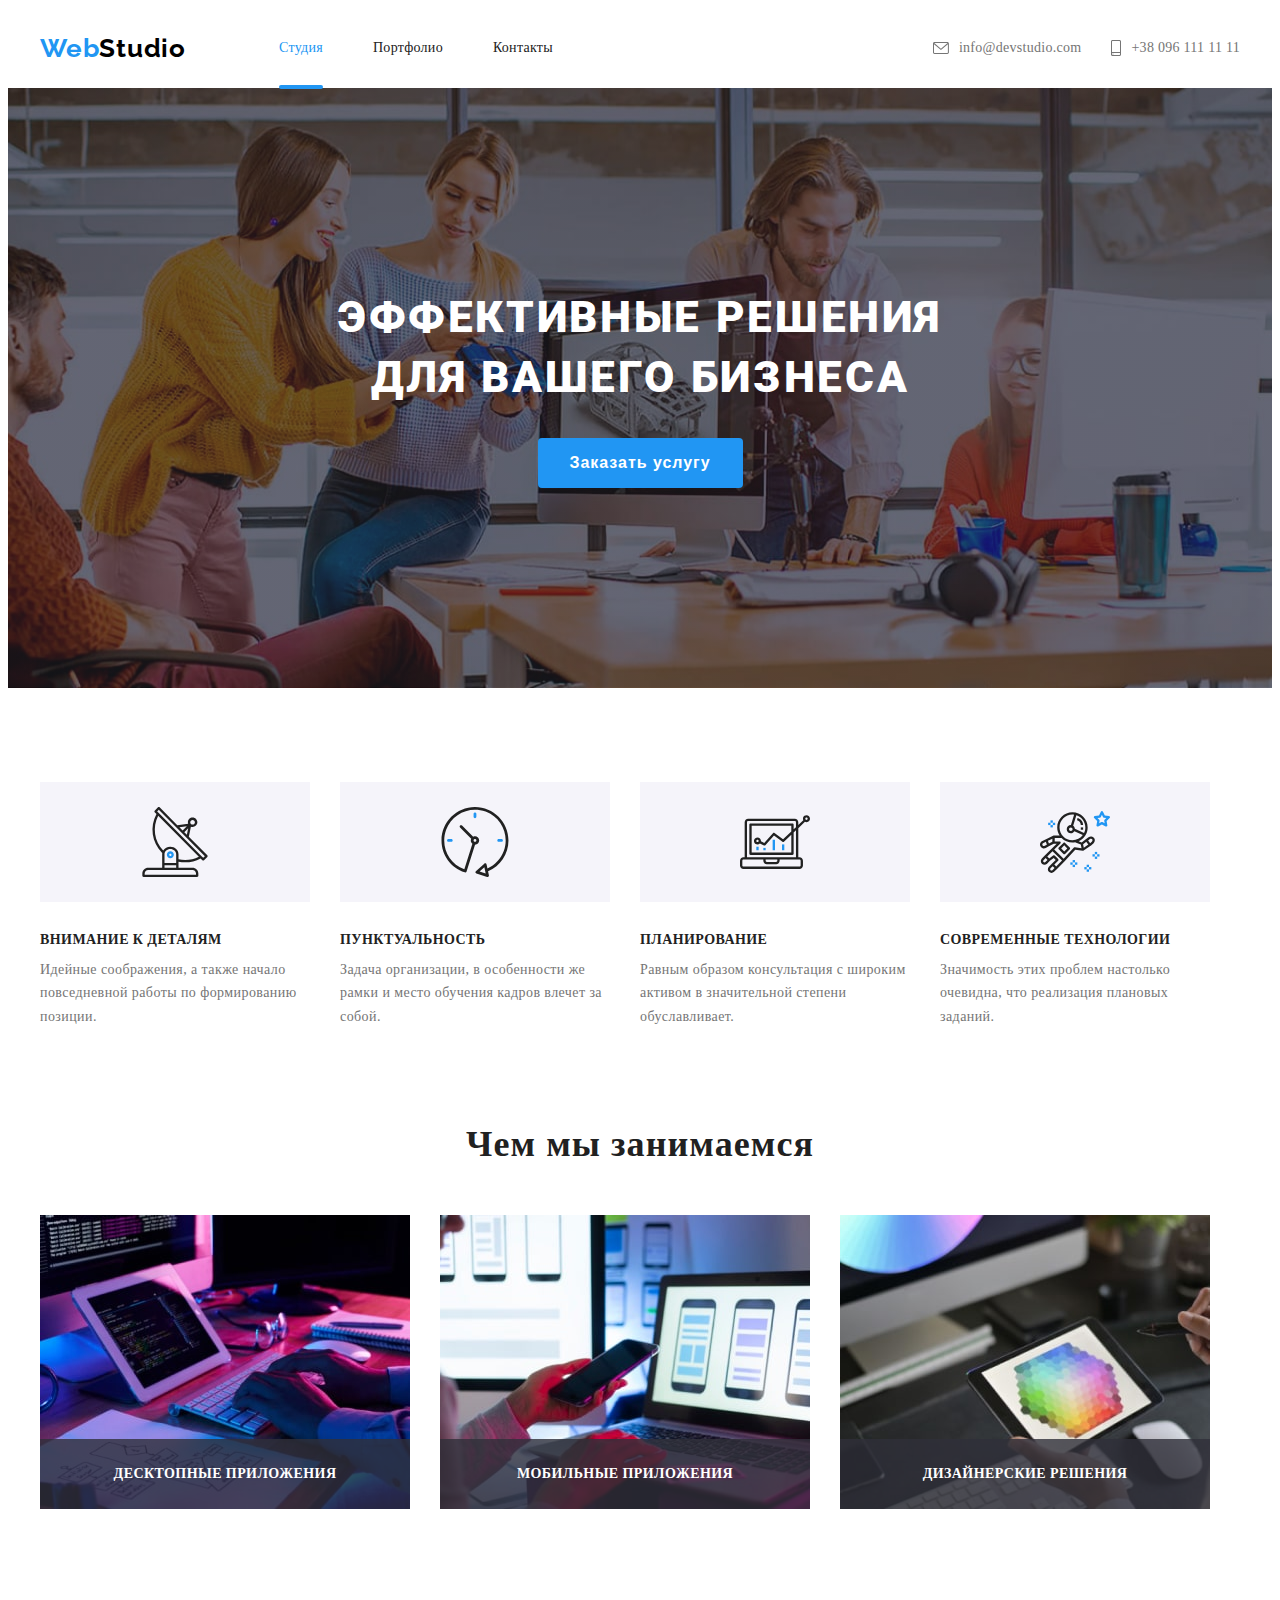
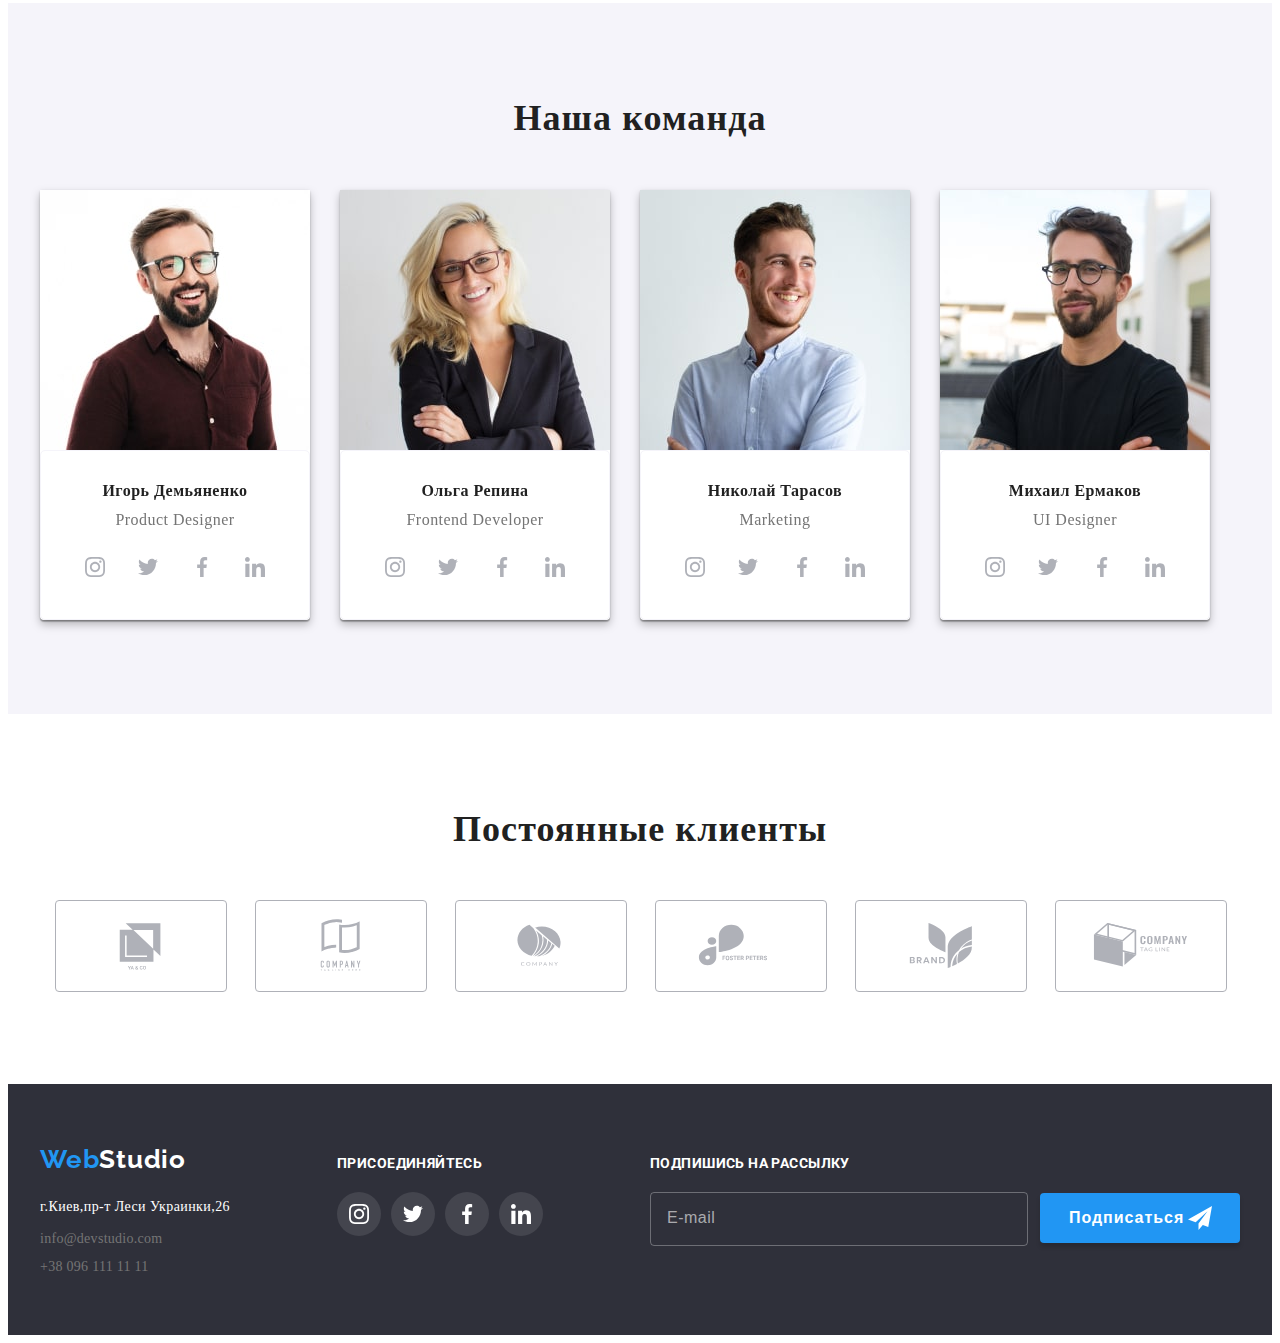
==== index.html @ 3253e3d1 "ДЗ 6" ====
<!DOCTYPE html>
<html lang="ru">
  <head>
    <link rel="preconnect" href="https://fonts.googleapis.com">
    <link rel="preconnect" href="https://fonts.gstatic.com" crossorigin>
    <link href="https://fonts.googleapis.com/css2?family=Raleway:wght@700&family=Roboto:wght@400;500;700;900&display=swap"
        rel="stylesheet">
        <link rel="stylesheet" href="https://cdnjs.cloudflare.com/ajax/libs/modern-normalize/1.1.0/modern-normalize.min.css"
            integrity="sha512-wpPYUAdjBVSE4KJnH1VR1HeZfpl1ub8YT/NKx4PuQ5NmX2tKuGu6U/JRp5y+Y8XG2tV+wKQpNHVUX03MfMFn9Q=="
            crossorigin="anonymous" referrerpolicy="no-referrer" />
        
        <meta charset="UTF-8" />
    <meta http-equiv="X-UA-Compatible" content="IE=edge" />
    <meta name="viewport" content="width=device-width, initial-scale=1.0" />
    <title>Document</title>
    <link rel="stylesheet" href="./css/styles.css">
  </head>
  <body>
    <header class="header">
      <div class="container">
        <nav class="header-nav">
          <a class="header-logo link" href=""
            ><span class="logo">Web</span>Studio</a
          >
          <ul class="header-list list">
            <li class="header-item">
              <a class="header-link link current" href="" >Студия</a>
            </li>
            <li class="header-item">
              <a class="header-link link " href="./portfolio.html" >Портфолио</a>
            </li>
            <li class="header-item">
              <a class="header-link link " href="">Контакты</a>
            </li>
          </ul>
        </nav>
        <ul class="header-contacts list">
          <li class="header-contacts-item">
            <a
              class="header-contacts-link link"
              href="mailto:info@devstudio.com"
              > 
              <svg class="icon-contacts" width="16" height="12" > 
                <use href="./images/icons.svg#icon-envelope">
                </use>
              </svg>
              info@devstudio.com</a>
          </li>
          <li class="header-contacts-item">
            <a class="header-contacts-link link" href="callto:+380961111111">
              <svg class="icon-contacts" width="10" height="16">
                <use href="./images/icons.svg#icon-smartphone">
                </use>
              </svg>
              +38 096 111 11 11</a >
          </li>
        </ul>
      </div>
    </header>
    <main>
      <section class="hero hero-section">
        <div class="container">
          <h1 class="hero-title">Эффективные решения для вашего бизнеса</h1>
          <div class="btn-hero">
            <button class="btn-studio" type="button" data-modal-open>Заказать услугу</button>
          </div>                 
        </div>
      </section>
      <section class="advantages section">
        <div class="container">
          <h2 hidden>Преимущества</h2>
          <ul class="advantages-list list">
            <li class="advantages-item icon-antenna">
              <h3 class="advantages-title">Внимание к деталям</h3>
              <p class="advantages-text">
                Идейные соображения, а также начало повседневной работы по
                формированию позиции.
              </p>
            </li>
            <li class="advantages-item icon-clock">
              <h3 class="advantages-title">Пунктуальность</h3>
              <p class="advantages-text">
                Задача организации, в особенности же рамки и место обучения
                кадров влечет за собой.
              </p>
            </li>
            <li class="advantages-item icon-diagramm">
              <h3 class="advantages-title">Планирование</h3>
              <p class="advantages-text">
                Равным образом консультация с широким активом в значительной
                степени обуславливает.
              </p>
            </li>
            <li class="advantages-item icon-astronavt">
              <h3 class="advantages-title">Современные технологии</h3>
              <p class="advantages-text">
                Значимость этих проблем настолько очевидна, что реализация
                плановых заданий.
              </p>
            </li>
          </ul>
        </div>
      </section>

      <section class="work work-section">
        <div class="container">
          <h2 class="work-title">Чем мы занимаемся</h2>
          <ul class="work-list list">
            <li class="work-image">
              <div class="image-card">
              <img src="./images/img1.jpg "
                alt="Выполнение программирования"
                width="370"
                height="294"/>
                <h3 class="image-text"> Десктопные приложения </h3>
              </div>
            </li>
            <li class="work-image">
              <div class="image-card">
              <img
                src="./images/img2.jpg"
                alt="разработка меню"
                width="370"
                height="294"
              />
              <h3 class="image-text"> Мобильные приложения </h3>
              </div>
            </li>
            <li class="work-image">
              <div class="image-card">
                <img src="./images/img3.jpg"
                alt="дизайн"
                width="370"
                height="294"
              />
              <h3 class="image-text"> Дизайнерские решения </h3>
              </div>
              
            </li>
          </ul>
        </div>
      </section>

      <section class="team section">
        <div class="container">
          <h2 class="team-title">Наша команда</h2>
          <ul class="team-list list">
            <li class="team-item">
              <img
                src="./images/member1.jpg" alt="мужчина в очках" width="270"/>
                <div class="team-text">
                    <h3 class="team-name">Игорь Демьяненко</h3>
                    <p class="team-profession" lang="en">Product Designer</p>
                    <ul class="teams-socials list socials-list">
                      <li class="socials-item">
                        <a href="" class="socials-link">
                          <svg class="socials-icon" width="20" height="20">
                            <use href="./images/icons.svg#icon-instagram"></use>
                          </svg>
                        </a>
                      </li>
                      <li class="socials-item">
                        <a href="" class="socials-link">
                          <svg class="socials-icon" width="20" height="20">
                            <use href="./images/icons.svg#icon-twitter"></use>
                          </svg>
                        </a>
                      </li>
                      <li class="socials-item">
                        <a href="" class="socials-link">
                          <svg class="socials-icon" width="20" height="20">
                            <use href="./images/icons.svg#icon-facebook"></use>
                          </svg>
                        </a>
                      </li>
                      <li class="socials-item">
                        <a href="" class="socials-link">
                          <svg class="socials-icon" width="20" height="20">
                            <use href="./images/icons.svg#icon-linkedin"></use>
                          </svg>
                        </a>
                      </li>
                    </ul>
                </div>
            </li>
            <li class="team-item">
              <img
                src="./images/member2.jpg"
                alt="светловолосая девушка"
                width="270"
              />
            <div class="team-text">
              <h3 class="team-name">Ольга Репина</h3>
              <p class="team-profession" lang="en">Frontend Developer</p>
              <ul class="teams-socials list socials-list">
                <li class="socials-item">
                  <a href="" class="socials-link">
                    <svg class="socials-icon" width="20" height="20">
                      <use href="./images/icons.svg#icon-instagram"></use>
                    </svg>
                  </a>
                </li>
                <li class="socials-item">
                  <a href="" class="socials-link">
                    <svg class="socials-icon" width="20" height="20">
                      <use href="./images/icons.svg#icon-twitter"></use>
                    </svg>
                  </a>
                </li>
                <li class="socials-item">
                  <a href="" class="socials-link">
                    <svg class="socials-icon" width="20" height="20">
                      <use href="./images/icons.svg#icon-facebook"></use>
                    </svg>
                  </a>
                </li>
                <li class="socials-item">
                  <a href="" class="socials-link">
                    <svg class="socials-icon" width="20" height="20">
                      <use href="./images/icons.svg#icon-linkedin"></use>
                    </svg>
                  </a>
                </li>
              </ul>
            </div>
            </li>
            <li class="team-item">
              <img
                src="./images/member3.jpg"
                alt="улыбающийся парень"
                width="270"/>
            <div class="team-text">
                <h3 class="team-name">Николай Тарасов</h3>
                <p class="team-profession" lang="en">Marketing</p>
                <ul class="teams-socials list socials-list">
                  <li class="socials-item">
                    <a href="" class="socials-link">
                      <svg class="socials-icon" width="20" height="20">
                        <use href="./images/icons.svg#icon-instagram"></use>
                      </svg>
                    </a>
                  </li>
                  <li class="socials-item">
                    <a href="" class="socials-link">
                      <svg class="socials-icon" width="20" height="20">
                        <use href="./images/icons.svg#icon-twitter"></use>
                      </svg>
                    </a>
                  </li>
                  <li class="socials-item">
                    <a href="" class="socials-link">
                      <svg class="socials-icon" width="20" height="20">
                        <use href="./images/icons.svg#icon-facebook"></use>
                      </svg>
                    </a>
                  </li>
                  <li class="socials-item">
                    <a href="" class="socials-link">
                      <svg class="socials-icon" width="20" height="20">
                        <use href="./images/icons.svg#icon-linkedin"></use>
                      </svg>
                    </a>
                  </li>
                </ul>
                </div>
            </li>
            <li class="team-item">
              <img
                src="./images/member4.jpg"
                alt="брюнет с бородой"
                width="270"
              />
            <div class="team-text">
              <h3 class="team-name">Михаил Ермаков</h3>
              <p class="team-profession" lang="en">UI Designer</p>
              <ul class="teams-socials list socials-list">
                <li class="socials-item">
                  <a href="" class="socials-link">
                    <svg class="socials-icon" width="20" height="20">
                      <use href="./images/icons.svg#icon-instagram"></use>
                    </svg>
                  </a>
                </li>
                <li class="socials-item">
                  <a href="" class="socials-link">
                    <svg class="socials-icon" width="20" height="20">
                      <use href="./images/icons.svg#icon-twitter"></use>
                    </svg>
                  </a>
                </li>
                <li class="socials-item">
                  <a href="" class="socials-link">
                    <svg class="socials-icon" width="20" height="20">
                      <use href="./images/icons.svg#icon-facebook"></use>
                    </svg>
                  </a>
                </li>
                <li class="socials-item">
                  <a href="" class="socials-link">
                    <svg class="socials-icon" width="20" height="20">
                      <use href="./images/icons.svg#icon-linkedin"></use>
                    </svg>
                  </a>
                </li>
              </ul>
            </div>
            </li>
          </ul>
        </div>
      </section>
      <section class="section clients">
        <div class="container">
          <h2 class="clients-title"> Постоянные клиенты </h2>
          <ul class="clients-list list">
            <li class="clients-item">
              <a class="clients-link" href="">
                <svg class="clients-logo icon-logo-1" width="106" height="60">
                  <use href="./images/icons.svg#icon-logo-1"></use>
                </svg>
              </a>
            </li>
            <li class="clients-item">
              <a class="clients-link" href="">
                <svg class="clients-logo icon-logo-2" width="106" height="60">
                  <use href="./images/icons.svg#icon-logo-2"></use>
                </svg>
              </a>
            </li>
            <li class="clients-item">
              <a class="clients-link" href="">
                <svg class="clients-logo icon-logo-3" width="106" height="60">
                  <use href="./images/icons.svg#icon-logo-3"></use>
                </svg>
              </a>
            </li>
            <li class="clients-item">
              <a class="clients-link" href="">
                <svg class="clients-logo icon-logo-4" width="106" height="60">
                  <use href="./images/icons.svg#icon-logo-4"></use>
                </svg>
              </a>
            </li>
            <li class="clients-item">
              <a class="clients-link" href="">
                                  <svg class="clients-logo icon-logo-5" width="106" height="60">
                    <use href="./images/icons.svg#icon-logo-5"></use>
                  </svg>
                </a>
            </li>
            <li class="clients-item">
              <a class="clients-link" href="">
                <svg class=" clients-logo icon-logo-6" width="106" height="60">
                  <use href="./images/icons.svg#icon-logo-6"></use>
                </svg>
              </a>
            </li>
          </ul>
        </div>
      </section>
    </main>
    <!-- футер -->
    <footer class="footer">
      <div class="container ">
        <div class="footer-left">
          <a class="footer-logo link" href="">
            <span class="logo">Web</span>Studio</a >
          <address>
            <ul class="footer-list list">
              <li class="footer-address-item">
                <a
                  class="footer-address-link link"
                  href="https://goo.gl/maps/LKiyTqHWsWKYmrnx8"
                  >г.Киев,пр-т Леси Украинки,26
                </a>
              </li>
              <li class="footer-contacts-item">
                <a
                  class="footer-contacts-link link"
                  href="mailto:info@devstudio.com"
                  >info@devstudio.com</a
                >
              </li>
              <li class="footer-contacts-item">
                <a class="footer-contacts-link link" href="callto:+380961111111"
                  >+38 096 111 11 11</a >
              </li>
            </ul>
          </address>
        </div>                
        <div class="join">
          <p class="join-title">Присоединяйтесь</p>
          <ul class=" join-list list">
            <li class="join-item">
              <a href="" class="join-link">
                <svg class="join-icon" width="20" height="20">
                  <use href="./images/icons.svg#icon-instagram"></use>
                </svg>
              </a>        
            </li>
            <li class="join-item">
              <a href="" class="join-link">
                <svg class="join-icon" width="20" height="20">
                  <use href="./images/icons.svg#icon-twitter"></use>
                </svg>
              </a>
            </li>
            <li class="join-item">
              <a href="" class="join-link">
                <svg class="join-icon" width="20" height="20">
                  <use href="./images/icons.svg#icon-facebook"></use>
                </svg>
              </a>
            </li>
            <li class="join-item">
              <a href="" class="join-link">
                <svg class="join-icon" width="20" height="20">
                  <use href="./images/icons.svg#icon-linkedin"></use>
                </svg>
              </a>
            </li>
          </ul>
        </div>      
        <div class="email-footer">
          <p class="join-title">Подпишись на рассылку</p>
          <form action="" class="email-form">
            <input type="email" name="email-name" class="email-input" placeholder="E-mail">            
              <!-- <a href="" class="email-footer-link link"> -->
            <button type="submit" class="btn-email"> Подписаться 
              <svg class="send-icon" width="24" height="24">
              <use href="./images/icons.svg#icon-send"></use>
            </svg>        
            </button>
              <!-- </a> -->
          </form>
        </div>
      </div>
    </footer>
    <!-- модальное окно -->
    
    <div class="backdrop is-hidden" data-modal>
      <div class="modal">
        <button type="button" class="btn-close" data-modal-close>
          <svg class="close-icon" width="11" height="11">
            <use href="./images/icons.svg#icon-vector"></use>
          </svg>
        </button>
        <form action="" class="modal-form">
          <b class="modal-title">Оставьте свои данные, мы вам перезвоним</b>
          <div class="modal-form-field">
            <label for="input-name" class="modal-form-label">Имя</label>
            <span class="input-wrapper">
              <input type="text" id="input-name" name="modal-name" class="modal-form-input" >
              <svg class="modal-form-icon" width="12" height="12">
              <use href="./images/icons.svg#icon-person"></use>
              </svg>
            </span>
          </div>
          <div class="modal-form-field">
            <label for="input-tel" class="modal-form-label">Телефон</label>
            <span class="input-wrapper">
              <input type="tel" name="modal-tel" id="input-tel" class="modal-form-input" >
              <svg class="modal-form-icon" width="13" height="12">
                <use href="./images/icons.svg#icon-tel"></use>
              </svg>
            </span>
          </div>
          <div class="modal-form-field">
          <label for="input-email" class="modal-form-label">Почта</label>
          <span class="input-wrapper">
          <input type="email" name="modal-email" id="input-email" class="modal-form-input" >
          <svg class="modal-form-icon" width="15" height="12">
            <use href="./images/icons.svg#icon-letter"></use>
          </svg>
          </span>
          </div>
          <div class="modal-form-field">
            <label for="comments" class="modal-form-label">Комментарий</label>
            <textarea name="modal-comments" id="comments" placeholder="Введите текст" class="modal-comments"></textarea>
          </div>
          <div class="modal-form-field">
            <input type="checkbox" id="check" name="privacy" class="visually-hidden checkbox">
            <label for="check" class="check-label">
              <span class="icon-check">
              <svg class="" width="11" height="8">
                <use href="./images/icons.svg#icon-check"></use>
              </svg>
              </span>
              Соглашаюсь с рассылкой и принимаю 
              <a  class="conditions" href=""> Условия договора</a>
            </label>
          </div>
          <button type="submit" class="form-btn">Отправить</button>
        </form>
      </div>
    </div>
    <script src="./js/modal.js"></script>
  </body>
</html>
---- css/styles.css ----
:root {
  --main-title-colour: #ffffff;
  --secondary-title-colour: #212121;
  --main-text-color: #757575;
  --main-text-color: #212121;
  --secondary-text-color: #757575;
  --blue-color: #2196f3;
}
.body {
  font-family: "Roboto", sans-serif;
  font-style: normal;
  color: var(--main-text-color);
}

p,
h1,
h2,
h3,
h4,
h5,
h6 {
  margin-top: 0;
  margin-bottom: 0;
}

ul {
  margin-top: 0;
  margin-bottom: 0;
  padding-left: 0;
}

.container {
  width: 1200px;
  padding-left: 15px;
  padding-right: 15px;
  margin: 0 auto;
}

.section {
  padding-top: 94px;
  padding-bottom: 94px;
}

.list {
  list-style: none;
}

.link {
  text-decoration: none;
}

.visually-hidden {
  position: absolute;
  width: 1px;
  height: 1px;
  margin: -1px;
  padding: 0;
  overflow: hidden;
  border: 0;
  clip: rect(0 0 0 0);
}

/*  -----------HEADER ------------*/
.header .container {
  background-color: #ffffff;
  display: flex;
  align-items: center;
  justify-content: space-between;
}

.header-logo {
  font-family: "Raleway", sans-serif;
  font-weight: 700;
  font-size: 26px;
  line-height: 1.19;
  color: #000000;
  letter-spacing: 0.03em;
  margin-right: 93px;
  padding-top: 24px;
  padding-bottom: 24px;
}

.logo {
  color: var(--blue-color);
}

.header-nav {
  display: flex;
  align-items: center;
  margin-right: 305px;
}

.header-list {
  display: flex;
  align-items: center;
}
.header-item:not(:last-child) {
  margin-right: 50px;
}

.header-contacts {
  display: flex;
  align-items: center;
}
.header-contacts-item:first-child {
  margin-right: 30px;
}
.icon-contacts {
  fill: #757575;
  margin-right: 10px;
  transition: fill 250ms cubic-bezier(0.4, 0, 0.2, 1);
}

.portfolio-header {
  border-bottom: 1px solid #ececec;
}
.header-contacts-link {
  display: flex;
  font-style: normal;
  font-weight: 500;
  font-size: 14px;
  line-height: 1.14;
  letter-spacing: 0.02em;
  color: var(--secondary-text-color);
  padding-top: 32px;
  padding-bottom: 32px;
  align-items: center;
  transition: color 250ms cubic-bezier(0.4, 0, 0.2, 1);
}

.header-contacts-link:hover,
.header-contacts-link:focus,
.header-contacts-link:hover .icon-contacts,
.header-contacts-link:focus .icon-contacts {
  color: #2196f3;
  fill: #2196f3;
}

.header-link {
  position: relative;
  font-weight: 500;
  font-size: 14px;
  line-height: 1.14;
  letter-spacing: 0.02em;
  color: var(--secondary-title-colour);
  display: block;
  padding-top: 32px;
  padding-bottom: 32px;
  transition: color 250ms cubic-bezier(0.4, 0, 0.2, 1);
}
.header-link:hover,
.header-link:focus {
  color: #2196f3;
}
.current {
  color: #2196f3;
}
.current::after {
  display: block;
  position: absolute;
  content: "";
  width: 100%;
  height: 4px;
  background: #2196f3;
  border-radius: 2px;
  bottom: -1px;
}

/* -----------HERO---------- */

.hero {
  background-color: #2f303a;
  background-image: linear-gradient(
      rgba(47, 48, 58, 0.4),
      rgba(47, 48, 58, 0.4)
    ),
    url(../images/Img-hero.jpg);
  max-width: 1600px;
  background-position: center;
  margin-left: auto;
  margin-right: auto;
}

.hero-section {
  padding-top: 200px;
  padding-bottom: 200px;
  display: block;
  justify-content: center;

  /* background: #C4C4C4; */
}

.hero-title {
  font-family: Roboto;
  font-style: normal;
  font-weight: 900;
  font-size: 44px;
  line-height: 1.36;
  text-align: center;
  letter-spacing: 0.06em;
  text-transform: uppercase;
  color: #ffffff;
  max-width: 696px;
  margin-bottom: 30px;
  margin-left: auto;
  margin-right: auto;
}

.btn-studio {
  font-weight: bold;
  font-size: 16px;
  line-height: 1.87;
  letter-spacing: 0.06em;
  color: #ffffff;
  background-color: var(--blue-color);
  cursor: pointer;
  padding: 10px 32px;
  border: 0px;
  border-radius: 4px;
  display: block;
  margin-right: auto;
  margin-left: auto;
  transition: color 250ms cubic-bezier(0.4, 0, 0.2, 1);
}

.btn-studio:focus,
.btn-studio:hover {
  background-color: var(--blue-color);
}
.btn-portfolio {
  font-weight: 500;
  font-size: 16px;
  line-height: 1.62;
  text-align: center;
  letter-spacing: 0.03em;
  border: 0px;
  border-radius: 4px;
  cursor: pointer;
  padding: 6px 22px;
  transition: background-color 250ms cubic-bezier(0.4, 0, 0.2, 1),
    box-shadow 250ms cubic-bezier(0.4, 0, 0.2, 1),
    color 250ms cubic-bezier(0.4, 0, 0.2, 1);
}

.btn-portfolio:focus,
.btn-portfolio:hover {
  background-color: var(--blue-color);
  box-shadow: 0px 3px 1px rgba(0, 0, 0, 0.1), 0px 1px 2px rgba(0, 0, 0, 0.08),
    0px 2px 2px rgba(0, 0, 0, 0.12);
  color: #ffffff;
}

/* -----------ADVANTAGES----------- */

.advantages-item {
  width: 270px;
}
.advantages-item:not(:last-child) {
  margin-right: 30px;
}

.advantages-list {
  font-size: 14px;
  line-height: 1.71;
  letter-spacing: 0.03em;
  color: var(--secondary-text-color);
  display: flex;
}
.advantages-title {
  font-size: 14px;
  line-height: 1.14;
  letter-spacing: 0.03em;
  text-transform: uppercase;
  color: var(--main-text-color);
  margin-bottom: 10px;
}

.advantages-item::before {
  display: block;
  content: "";
  height: 120px;
  background-color: #f5f4fa;
  background-position: center;
  margin-bottom: 30px;
  background-repeat: no-repeat;
}

.icon-antenna::before {
  background-image: url(../images/antenna.svg);
}
.icon-clock::before {
  background-image: url(../images/clock.svg);
}
.icon-diagramm::before {
  background-image: url(../images/diagram.svg);
}
.icon-astronavt::before {
  background-image: url(../images/astronaut.svg);
}

.advantages-text {
  font-size: 14px;
  line-height: 1.71;
  letter-spacing: 0.03em;
  color: var(--secondary-text-color);
  text-align: start;
}
/* -------------work------------- */

.work-section {
  padding-bottom: 94px;
}
.work-title {
  font-weight: bold;
  font-size: 36px;
  line-height: 1.17;
  text-align: center;
  letter-spacing: 0.03em;
  color: var(--secondary-title-colour);
  margin-bottom: 50px;
}
.work-list {
  display: flex;
  align-items: center;
}

.work-image:not(:last-child) {
  margin-right: 30px;
}
.image-card {
  position: relative;
}
img {
  display: block;
}
.image-text {
  display: flex;
  position: absolute;
  font-weight: bold;
  font-size: 14px;
  line-height: 1.14;
  text-align: center;
  letter-spacing: 0.03em;
  text-transform: uppercase;
  color: #ffffff;
  bottom: 0;
  margin: 0 auto;
  width: 370px;
  height: 70px;
  background: rgba(47, 48, 58, 0.8);
  align-items: center;
  justify-content: center;
}

/*-------------- TEAM ---------------*/

.team {
  background: rgba(245, 244, 250, 1);
  justify-content: center;
}

.team-list {
  display: flex;
  /* margin-bottom: 94px; */
}
.team-title {
  font-weight: bold;
  font-size: 36px;
  line-height: 1.17;
  text-align: center;
  letter-spacing: 0.03em;
  color: var(--secondary-title-colour);
  margin-bottom: 50px;
}
.team-item:not(:last-child) {
  margin-right: 30px;
}

.team-item {
  text-align: center;
  box-shadow: 0px 1px 3px rgba(0, 0, 0, 0.12), 0px 1px 1px rgba(0, 0, 0, 0.14),
    0px 2px 1px rgba(0, 0, 0, 0.2);
  border-radius: 0px 0px 4px 4px;

  background-color: #ffffff;
  width: 270px;
  filter: drop-shadow(0px 4px 4px rgba(0, 0, 0, 0.25));
}
.team-item:first-child {
  padding-left: -15px;
}
.team-text {
  padding: 30px 32px;
  border: 1px solid #f5f4fa;
  border-radius: 5px;
}

.team-name {
  font-size: 16px;
  line-height: 19px;
  letter-spacing: 0.03em;
  color: var(--secondary-title-colour);
  margin-bottom: 10px;
}
.team-profession {
  font-weight: normal;
  font-size: 16px;
  line-height: 1.19;
  letter-spacing: 0.03em;
  color: var(--secondary-text-color);
  margin-bottom: 16px;
}
.socials-list {
  fill: #afb1b8;
  display: flex;
  justify-content: center;
}

.socials-item {
  width: 44px;
  height: 44px;
}

.socials-item:not(:last-child) {
  margin-right: 10px;
}
.socials-icon {
  transition: fill 250ms cubic-bezier(0.4, 0, 0.2, 1);
}
.socials-link {
  width: 100%;
  height: 100%;
  display: flex;
  align-items: center;
  justify-content: center;
  border-radius: 50%;
  background-color: #ffffff;
  fill: #afb1b8;
  transition: background-color 250ms cubic-bezier(0.4, 0, 0.2, 1);
}
.socials-link:hover,
.socials-link:focus,
.socials-link:hover .socials-icon,
.socials-link:focus .socials-icon {
  background-color: #2196f3;
  fill: #ffffff;
}

/* -------------CLIENTS_______________ */
.clients {
  background-color: #ffffff;
  justify-content: center;
}
.clients-title {
  font-weight: bold;
  font-size: 36px;
  line-height: 1.17;
  text-align: center;
  letter-spacing: 0.03em;
  color: var(--secondary-title-colour);
  margin-bottom: 50px;
}
.clients-list {
  display: flex;
  justify-content: center;
}
.clients-item {
  width: 170px;
  height: 90px;
}

.clients-item:not(:last-child) {
  margin-right: 30px;
}

.clients-link {
  width: 100%;
  height: 100%;
  display: flex;
  align-items: center;
  justify-content: center;
  border: 1px solid #afb1b8;
  /* padding: 16px 31px; */
  border-radius: 4px;
  transition: border-color 250ms cubic-bezier(0.4, 0, 0.2, 1);
}

.clients-link:hover,
.clients-link:focus,
.clients-link:hover .clients-logo,
.clients-link:focus .clients-logo {
  border-color: #2196f3;
  fill: #2196f3;
}

.clients-logo {
  fill: #afb1b8;
  transition: fill 250ms cubic-bezier(0.4, 0, 0.2, 1);
}
/*-------------- PRODUCTS -------------*/

.products-list {
  width: 611px;
  justify-content: space-between;
  display: flex;
  margin-left: auto;
  margin-right: auto;
  margin-bottom: 50px;
}

.current-portfolio {
  color: #ffffff;
  background-color: var(--blue-color);
}
/* padding-right: 8px;
 */

.products-item:not(:last-child) {
  margin-right: 8px;
}

/* -----GALLARY--- */
.gallary-title {
  font-weight: bold;
  font-size: 18px;
  line-height: 2;
  letter-spacing: 0.06em;
  color: var(--secondary-title-colour);
  margin-bottom: 4px;
  border: 0px;
}
.gallary-text {
  font-family: "Roboto", sans-serif;
  padding: 20px 24px;
  border: 1px solid #eeeeee;
  border-top: 0;
}
.gallary-item-text {
  font-weight: normal;
  font-size: 16px;
  line-height: 1.87;
  letter-spacing: 0.03em;
  color: var(--secondary-text-color);
}
.gallary-list {
  display: flex;
  flex-wrap: wrap;
  /* flex-basis: calc((100%-60px) / 3); */
  margin-right: -30px;
  margin-bottom: -30px;
}

.gallary-item {
  margin-right: 30px;
  margin-bottom: 30px;
  flex-basis: calc(100% / 3 - 30px);
}
.gallary-picture {
  display: block;
  width: 370px;
  transition: box-shadow 250ms cubic-bezier(0.4, 0, 0.2, 1);
}
.gallary-picture:hover,
.gallary-picture:focus {
  box-shadow: 0px 1px 1px rgba(0, 0, 0, 0.12), 0px 4px 4px rgba(0, 0, 0, 0.06),
    1px 4px 6px rgba(0, 0, 0, 0.16);
}
.gallary-picture:hover .overlay-text,
.gallary-picture:focus .overlay-text {
  opacity: 1;
  transform: translateY(0%);
}

@keyframes overlay-text {
  0% {
    transform: translateY(0%);
  }
  100% {
    transform: translateY(100%);
  }
}
.overlay-card {
  position: relative;
  overflow: hidden;
}
.overlay-text {
  display: flex;
  position: absolute;
  width: 100%;
  height: 100%;
  opacity: 0;
  top: 0;
  left: 0;
  font-weight: normal;
  font-size: 18px;
  line-height: 1.56;
  letter-spacing: 0.03em;
  color: #ffffff;
  transform: translateY(101%);
  transition: transform 250ms cubic-bezier(0.4, 0, 0.2, 1);
  background: rgba(33, 150, 243, 0.9);
  padding: 63px 24px;
}

/* -------FOOTER-------- */
.footer {
  background-color: #2f303a;
  display: block;
  flex-direction: column;
  padding-top: 60px;
  padding-bottom: 60px;
}
.footer .container {
  display: flex;
  align-items: baseline;
  justify-content: space-between;
}
.footer-logo {
  font-family: "Raleway", sans-serif;
  font-weight: 700;
  font-size: 26px;
  line-height: 1.19;
  color: #ffffff;
  letter-spacing: 0.03em;
  margin-bottom: 20px;
  display: block;
}

/* .footer-left {
  margin-right: 70px;
} */
.footer-contacts-item:not(:last-child) {
  margin-bottom: 10px;
}

.footer-contacts-link:hover,
.footer-contacts-link:focus {
  color: #2196f3;
}

.footer-contacts-link {
  font-style: normal;
  font-weight: 500;
  font-size: 14px;
  line-height: 1.14;
  letter-spacing: 0.02em;
  color: var(--secondary-text-color);
  transition: color 250ms cubic-bezier(0.4, 0, 0.2, 1);
}

.footer-address-link {
  font-style: normal;
  font-weight: normal;
  font-size: 14px;
  line-height: 1.71;
  letter-spacing: 0.03em;
  color: #ffffff;
  transition: color 250ms cubic-bezier(0.4, 0, 0.2, 1);
}

.footer-address-link:hover,
.footer-address-link:focus {
  color: #2196f3;
}
.footer-address-item {
  margin-bottom: 10px;
}

/* .join {
  margin-right: auto;
} */
.email-footer {
  justify-content: right;
}
.join-title {
  font-family: Roboto;
  font-style: normal;
  font-weight: bold;
  font-size: 14px;
  line-height: 1.14;
  letter-spacing: 0.03em;
  text-transform: uppercase;
  color: #ffffff;
  margin-bottom: 20px;
}
.join-list {
  display: flex;
  justify-content: center;
  flex-direction: row;
}

.join-link {
  background-color: rgba(0, 0, 0, 0.25);
}
.join-item {
  width: 44px;
  height: 44px;
}

.join-item:not(:last-child) {
  margin-right: 10px;
}

.join-link {
  width: 100%;
  height: 100%;
  display: flex;
  align-items: center;
  justify-content: center;
  border-radius: 50%;
  background-color: rgba(255, 255, 255, 0.1);
  fill: #ffffff;
  transition: background-color 250ms cubic-bezier(0.4, 0, 0.2, 1);
}
.join-link:hover,
.join-link:focus {
  background-color: #2196f3;
}
.email-form {
  margin-left: auto;
  display: flex;
  align-items: baseline;
}
.email-input {
  width: 358px;
  height: 50px;
  border: 1px solid rgba(255, 255, 255, 0.3);
  border-radius: 4px;
  margin-right: 12px;
  background-color: inherit;
  color: #ffffff;
  padding-left: 16px;
  outline: none;
}

.email-input::placeholder {
  font-size: 16px;
  line-height: 1.25;
  display: flex;
  align-items: center;
  letter-spacing: 0.03em;
  color: rgba(255, 255, 255, 0.6);
}
.btn-email {
  display: inline-block;
  position: relative;
  width: 200px;
  height: 50px;
  background-color: var(--blue-color);
  box-shadow: 0px 4px 4px rgba(0, 0, 0, 0.15);
  padding: 10px 62px 10px 29px;
  border-radius: 4px;
  color: var(--main-title-colour);
  border: 0;
  cursor: pointer;
  font-weight: bold;
  font-size: 16px;
  line-height: 1.87;
  letter-spacing: 0.06em;
}

.send-icon {
  position: absolute;
  align-items: center;
  top: 13px;
  right: 28px;
}

/* --------- MODAL ---------------- */

.backdrop.is-hidden {
  visibility: hidden;
  pointer-events: none;
  opacity: 0;
}

.modal {
  position: absolute;
  background-color: #ffffff;
  top: 50%;
  left: 50%;
  transition: transform 250ms cubic-bezier(0.4, 0, 0.2, 1);
  opacity: 1;
  width: 530px;
  height: 580px;
  padding: 15px;
  box-shadow: 0px 1px 3px rgba(0, 0, 0, 0.12), 0px 1px 1px rgba(0, 0, 0, 0.14),
    0px 2px 1px rgba(0, 0, 0, 0.2);
  border-radius: 4px;
  transform: scale(1) translate(-50%, -50%);
  padding: 40px 40px;
}
.btn-close {
  position: absolute;
  display: flex;
  top: 8px;
  right: 8px;
  width: 30px;
  height: 30px;
  border: 1px solid rgba(0, 0, 0, 0.1);
  border-radius: 50%;
  align-items: center;
  justify-content: center;
  cursor: pointer;
}
.close-icon {
  transition: fill 250ms cubic-bezier(0.4, 0, 0.2, 1);
}

.btn-close:hover .close-icon,
.btn-close:focus .close-icon {
  fill: var(--blue-color);
}

.backdrop {
  position: fixed;
  top: 0;
  left: 0;
  width: 100%;
  height: 100%;
  opacity: 1;
  visibility: visible;
  background-color: rgba(0, 0, 0, 0.2);
  transition: opacity 250ms cubic-bezier(0.4, 0, 0.2, 1),
    visibility 250ms cubic-bezier(0.4, 0, 0.2, 1);
}

.backdrop.is-hidden .modal {
  transform: scale(0.8) translate(-50%, -50%);
  /* opacity: 0; */
}
.modal-title {
  display: inline-block;
  font-size: 20px;
  line-height: 1.15;
  text-align: center;
  letter-spacing: 0.03em;
  color: var(--secondary-title-colour);
  font-family: "Roboto";
  font-style: normal;
  margin-bottom: 12px;
}

.modal-form-field {
  margin-bottom: 10px;
}
.input-wrapper {
  display: block;
  position: relative;
}

.modal-form-input:focus + .modal-form-icon {
  fill: var(--blue-color);
}
.modal-form-input:focus {
  border-color: var(--blue-color);
}

.modal-form-label {
  display: block;
  font-size: 12px;
  line-height: 1.17;
  letter-spacing: 0.01em;
  color: var(--secondary-text-color);
  margin-bottom: 4px;
}

.modal-form-input {
  width: 100%;
  height: 40px;
  border: 1px solid rgba(33, 33, 33, 0.2);
  border-radius: 4px;
  padding-left: 35px;
  outline: none;
  transition: border 250ms cubic-bezier(0.4, 0, 0.2, 1);
}
.modal-form-icon {
  position: absolute;
  left: 15px;
  top: 50%;
  transform: translateY(-50%);
  transition: fill 250ms cubic-bezier(0.4, 0, 0.2, 1);
}
.modal-comments {
  width: 100%;
  height: 120px;
  border: 1px solid rgba(33, 33, 33, 0.2);
  border-radius: 4px;
  padding-left: 16px;
  padding-top: 12px;
  resize: none;
  outline: none;
  transition: border 250ms cubic-bezier(0.4, 0, 0.2, 1);
}

.modal-comments::placeholder {
  font-size: 12px;
  line-height: 1.17;
  letter-spacing: 0.01em;
  color: rgba(117, 117, 117, 0.5);
}

.modal-comments:focus {
  border-color: var(--blue-color);
}

.check-label {
  display: flex;
  align-items: center;
  position: relative;
  margin-bottom: 30px;
  cursor: pointer;
}

.icon-check {
  width: 16px;
  height: 15px;
  border: 2px solid #212121;
  border-radius: 2px;
  margin-right: 7px;
  display: flex;
  justify-content: center;
  align-items: center;
}
.checkbox:checked + .check-label .icon-check {
  background: var(--blue-color);
  border: none;
}
.conditions {
  margin-left: 10px;
  color: var(--blue-color);
}
.form-btn {
  display: block;
  margin: 0 auto;
  width: 200px;
  height: 50px;
  background-color: var(--blue-color);

  border-radius: 4px;
  color: var(--main-title-colour);
  border: 0;
  cursor: pointer;
  font-weight: bold;
  font-size: 16px;
  line-height: 1.87;
  /* align-items: baseline; */
  /* text-align: center; */
  letter-spacing: 0.06em;
}
.form-btn:hover,
.form-btn:focus {
  box-shadow: 0px 4px 4px rgba(0, 0, 0, 0.15);
}

/* input:-webkit-autofill:hover,
input:-webkit-autofill:focus,
input:-webkit-autofill:active {
    transition: background-color 5000s ease-in-out 0s;
    -webkit-box-shadow: 0 0 0px 1000px #fff inset;
} */
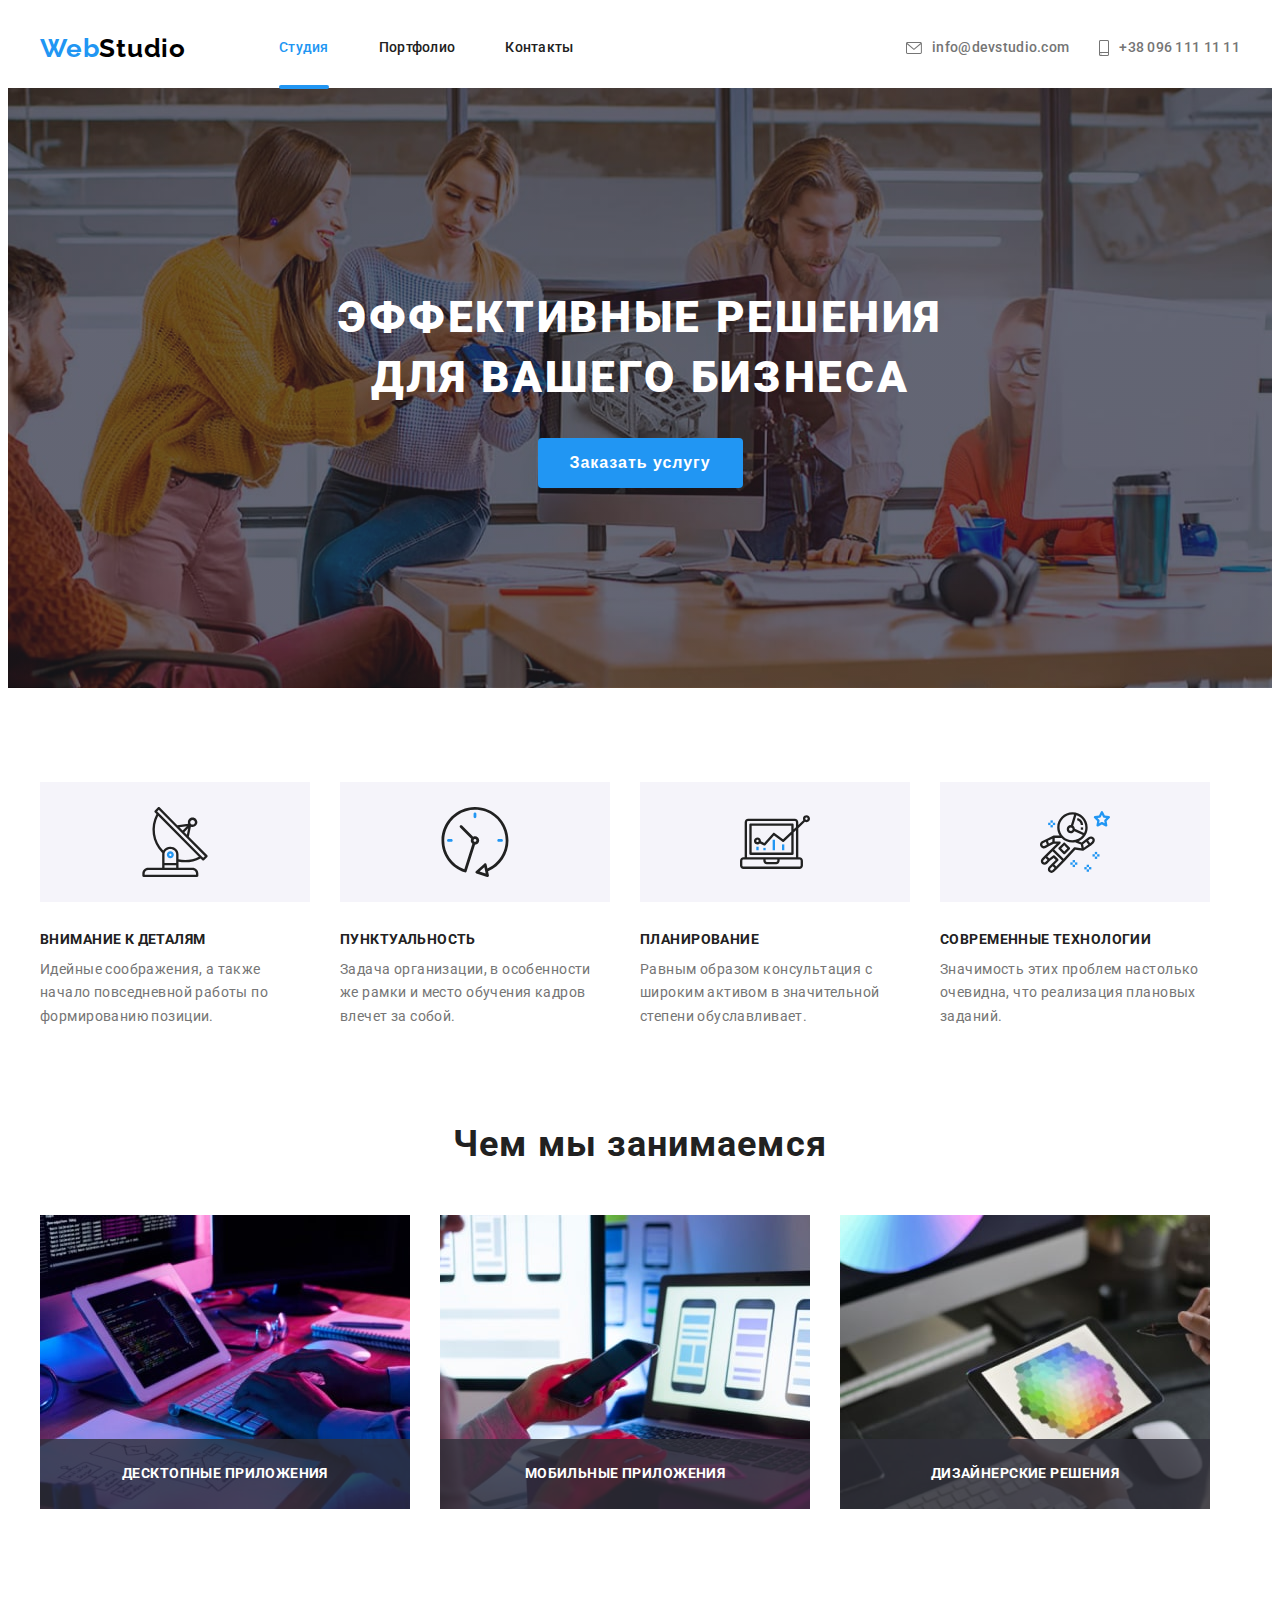
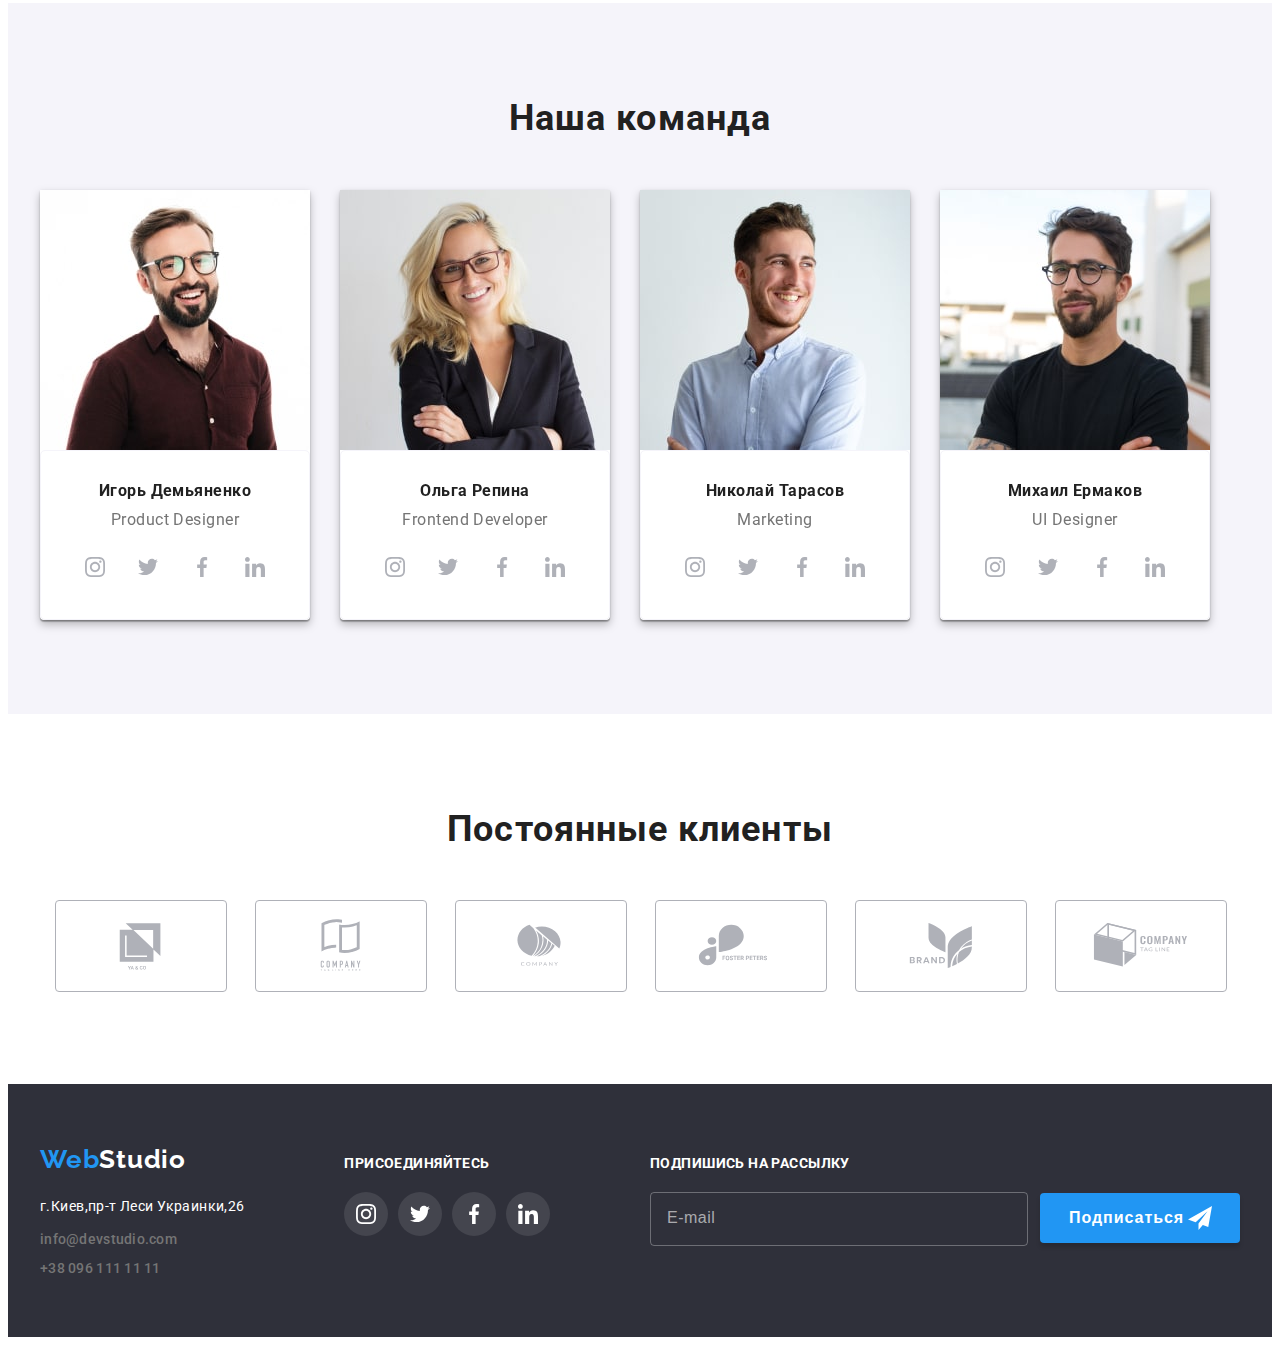
==== commit e6aa59e8: "ДЗ 6/1" ====
--- a/index.html
+++ b/index.html
@@ -422,7 +422,7 @@
         </div>      
         <div class="email-footer">
           <p class="join-title">Подпишись на рассылку</p>
-          <form action="" class="email-form">
+          <form action="#" class="email-form">
             <input type="email" name="email-name" class="email-input" placeholder="E-mail">            
               <!-- <a href="" class="email-footer-link link"> -->
             <button type="submit" class="btn-email"> Подписаться 
@@ -444,7 +444,7 @@
             <use href="./images/icons.svg#icon-vector"></use>
           </svg>
         </button>
-        <form action="" class="modal-form">
+        <form action="#" class="modal-form">
           <b class="modal-title">Оставьте свои данные, мы вам перезвоним</b>
           <div class="modal-form-field">
             <label for="input-name" class="modal-form-label">Имя</label>
@@ -473,11 +473,11 @@
           </svg>
           </span>
           </div>
-          <div class="modal-form-field">
+          <div class="modal-comments-field">
             <label for="comments" class="modal-form-label">Комментарий</label>
             <textarea name="modal-comments" id="comments" placeholder="Введите текст" class="modal-comments"></textarea>
           </div>
-          <div class="modal-form-field">
+          <div class="modal-check-field">
             <input type="checkbox" id="check" name="privacy" class="visually-hidden checkbox">
             <label for="check" class="check-label">
               <span class="icon-check">
--- a/css/styles.css
+++ b/css/styles.css
@@ -6,7 +6,7 @@
   --secondary-text-color: #757575;
   --blue-color: #2196f3;
 }
-.body {
+body {
   font-family: "Roboto", sans-serif;
   font-style: normal;
   color: var(--main-text-color);
@@ -191,8 +191,8 @@
 }
 
 .hero-title {
-  font-family: Roboto;
-  font-style: normal;
+  /* font-family: "Roboto";
+  font-style: normal; */
   font-weight: 900;
   font-size: 44px;
   line-height: 1.36;
@@ -237,6 +237,7 @@
   border-radius: 4px;
   cursor: pointer;
   padding: 6px 22px;
+  color: #212121;
   transition: background-color 250ms cubic-bezier(0.4, 0, 0.2, 1),
     box-shadow 250ms cubic-bezier(0.4, 0, 0.2, 1),
     color 250ms cubic-bezier(0.4, 0, 0.2, 1);
@@ -500,9 +501,9 @@
 /*-------------- PRODUCTS -------------*/
 
 .products-list {
-  width: 611px;
-  justify-content: space-between;
-  display: flex;
+  display: flex;
+  justify-content: center;
+  align-items: center;
   margin-left: auto;
   margin-right: auto;
   margin-bottom: 50px;
@@ -530,7 +531,7 @@
   border: 0px;
 }
 .gallary-text {
-  font-family: "Roboto", sans-serif;
+  /* font-family: "Roboto", sans-serif; */
   padding: 20px 24px;
   border: 1px solid #eeeeee;
   border-top: 0;
@@ -673,8 +674,8 @@
   justify-content: right;
 }
 .join-title {
-  font-family: Roboto;
-  font-style: normal;
+  /* font-family: "Roboto";
+  font-style: normal; */
   font-weight: bold;
   font-size: 14px;
   line-height: 1.14;
@@ -781,9 +782,8 @@
   left: 50%;
   transition: transform 250ms cubic-bezier(0.4, 0, 0.2, 1);
   opacity: 1;
-  width: 530px;
-  height: 580px;
-  padding: 15px;
+  width: 528px;
+  height: 581px;
   box-shadow: 0px 1px 3px rgba(0, 0, 0, 0.12), 0px 1px 1px rgba(0, 0, 0, 0.14),
     0px 2px 1px rgba(0, 0, 0, 0.2);
   border-radius: 4px;
@@ -836,8 +836,8 @@
   text-align: center;
   letter-spacing: 0.03em;
   color: var(--secondary-title-colour);
-  font-family: "Roboto";
-  font-style: normal;
+  /* font-family: "Roboto";
+  font-style: normal; */
   margin-bottom: 12px;
 }
 
@@ -881,13 +881,18 @@
   transform: translateY(-50%);
   transition: fill 250ms cubic-bezier(0.4, 0, 0.2, 1);
 }
+.modal-comments-field {
+  margin-bottom: 20px;
+}
+.modal-check-field {
+  margin-bottom: 30px;
+}
 .modal-comments {
   width: 100%;
-  height: 120px;
+  height: 118px;
   border: 1px solid rgba(33, 33, 33, 0.2);
   border-radius: 4px;
-  padding-left: 16px;
-  padding-top: 12px;
+  padding: 11px 15px;
   resize: none;
   outline: none;
   transition: border 250ms cubic-bezier(0.4, 0, 0.2, 1);
@@ -908,8 +913,15 @@
   display: flex;
   align-items: center;
   position: relative;
-  margin-bottom: 30px;
+  /* margin-bottom: 30px; */
   cursor: pointer;
+  /* font-family: "Roboto";
+  font-style: normal; */
+  font-weight: normal;
+  font-size: 14px;
+  line-height: 1.71;
+  letter-spacing: 0.03em;
+  color: #757575;
 }
 
 .icon-check {
@@ -929,7 +941,15 @@
 .conditions {
   margin-left: 10px;
   color: var(--blue-color);
-}
+  /* font-family: Roboto;
+  font-style: normal; */
+  font-weight: normal;
+  font-size: 14px;
+  line-height: 1.71;
+  letter-spacing: 0.03em;
+  text-decoration-line: underline;
+}
+
 .form-btn {
   display: block;
   margin: 0 auto;
@@ -953,9 +973,9 @@
   box-shadow: 0px 4px 4px rgba(0, 0, 0, 0.15);
 }
 
-/* input:-webkit-autofill:hover,
+input:-webkit-autofill:hover,
 input:-webkit-autofill:focus,
 input:-webkit-autofill:active {
-    transition: background-color 5000s ease-in-out 0s;
-    -webkit-box-shadow: 0 0 0px 1000px #fff inset;
-} */
+  transition: background-color 5000s ease-in-out 0s;
+  -webkit-box-shadow: 0 0 0px 1000px #fff inset;
+}
